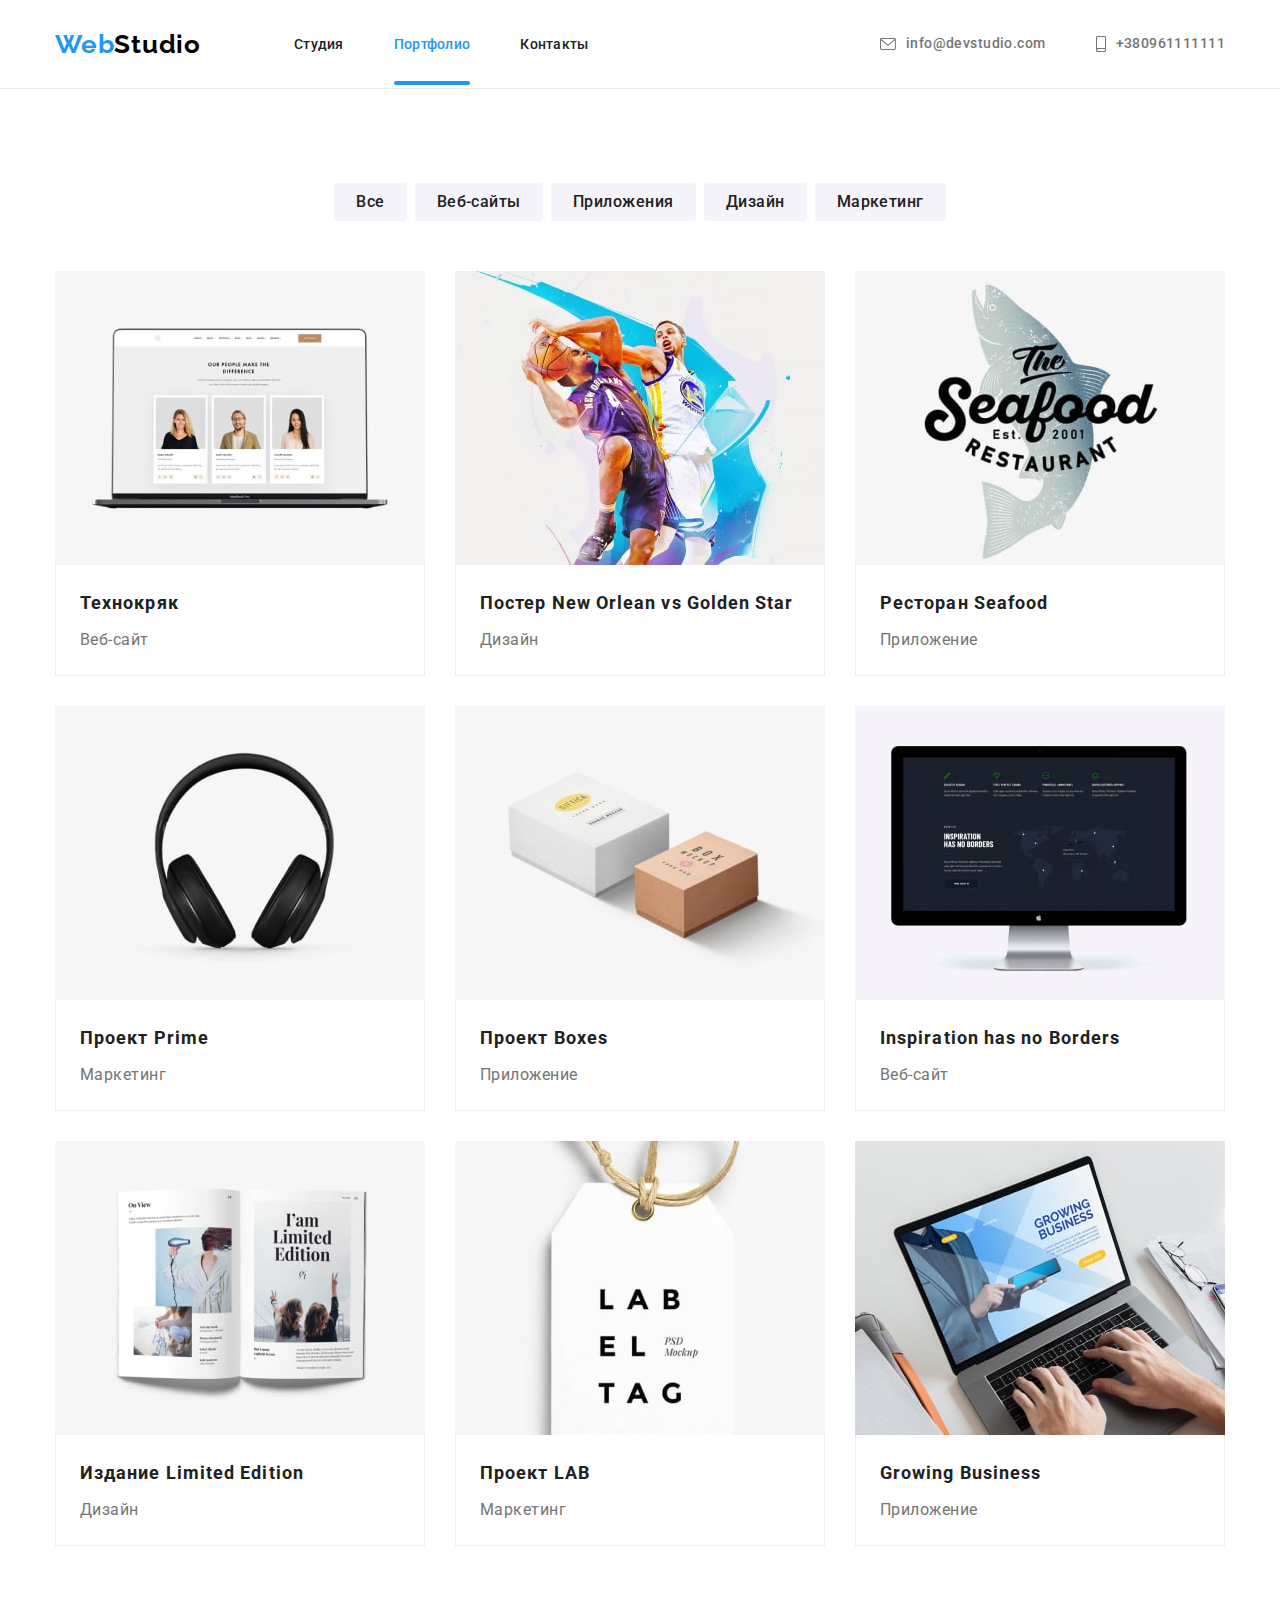
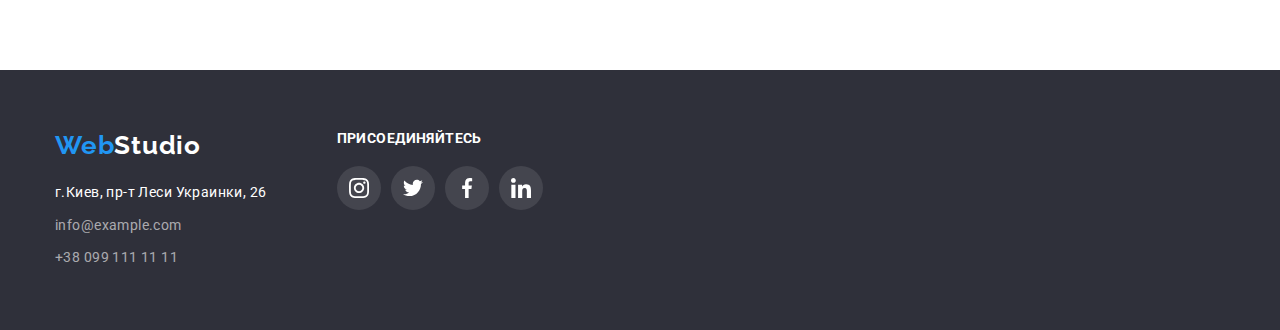
==== portfolio.html @ fc50021f "Тест" ====
<!DOCTYPE html>
<html lang="ru">
<head>
    <meta charset="UTF-8">
    <meta http-equiv="X-UA-Compatible" content="IE=edge">
    <meta name="viewport" content="width=device-width, initial-scale=1.0">
    <title>Портфолио</title>
    <link rel="preconnect" href="https://fonts.googleapis.com">
    <link rel="preconnect" href="https://fonts.gstatic.com" crossorigin>
    <link href="https://fonts.googleapis.com/css2?family=Raleway:wght@700&family=Roboto:wght@400;500;700;900&display=swap"
        rel="stylesheet">
    <link rel="stylesheet" href="https://cdnjs.cloudflare.com/ajax/libs/modern-normalize/1.1.0/modern-normalize.css"
        integrity="sha512-Y0MM+V6ymRKN2zStTqzQ227DWhhp4Mzdo6gnlRnuaNCbc+YN/ZH0sBCLTM4M0oSy9c9VKiCvd4Jk44aCLrNS5Q=="
        crossorigin="anonymous" referrerpolicy="no-referrer" />
    <link rel="stylesheet" href="./css/style.css">
</head>
<body>
    
    <!--Шапка-->
    
    <header>
        <div class="container header-container">
            <nav class="header-navigation">
                <a class="header-logo" href="./index.html">Web<span class="header-peace-logo">Studio</span></a>
    
                <ul class="header-list">
                    <li class="header-item"><a class="header-link" href="./index.html">Студия</a></li>
                    <li class="header-item"><a class="header-link current" href="./portfolio.html">Портфолио</a></li>
                    <li class="header-item"><a class="header-link" href="">Контакты</a></li>
                </ul>
            </nav>
    
            <ul class="header-mailtel">
                <li class="mail-item"><a class="header-mail" href="mailto:info@devstudio.com">
                        <svg class="mailtel-icon" width="16" height="12">
                            <use href="./images/symbol-defs.svg#icon-message"></use>
                        </svg>
                        info@devstudio.com</a>
                </li>
                <li><a class="header-tel" href="tel:+380961111111">
                        <svg class="mailtel-icon" width="10" height="16">
                            <use href="./images/symbol-defs.svg#icon-smartphone"></use>
                        </svg>
                        +380961111111</a></li>
            </ul>
        </div>
    </header>

    <!-- Главная секция -->
 <main>
     <section class="main">
         <div class="container">
            <ul class="main-buttons">
                <li class="main-btn"><button type="button" class="btn-item">Все</button></li>
                <li class="main-btn"><button type="button" class="btn-item">Веб-сайты</button></li>
                <li class="main-btn"><button type="button" class="btn-item">Приложения</button></li>
                <li class="main-btn"><button type="button" class="btn-item">Дизайн</button></li>
                <li class="main-btn"><button type="button" class="btn-item">Маркетинг</button></li>
            </ul>
            
            <ul class="main-list">
                <li class="main-link">
                    <a href="">
                        <div class="main-drop-block">
                            <img src="./images/port1.jpg" alt="Страница сайта" width="370">
                            <p class="main-drop-info">Технокряк это современная площадка распространения коронавируса. Компании используют эту платформу для цифрового
                            шпионажа и атак на защищённые сервера конкурентов.
                            </p>
                        </div>
                    <div class="main-border">
                        <h3 class="main-title">Технокряк</h3>
                        <p class="main-text">Веб-сайт</p>
                    </div> 
                    </a>
                </li>
                <li class="main-link">
                    <a href="">
                        <div class="main-drop-block">
                            <img src="./images/port2.jpg" alt="Фото игра в баскетбол" width="370">
                            <p class="main-drop-info">Технокряк это современная площадка распространения коронавируса. Компании используют эту
                                платформу для цифрового
                                шпионажа и атак на защищённые сервера конкурентов.
                            </p>
                        </div>
                        <div class="main-border">
                            <h3 class="main-title">Постер New Orlean vs Golden Star</h3>
                            <p class="main-text">Дизайн</p>
                        </div>
                    </a>
                </li>
                <li class="main-link">
                    <a href="">
                        <div class="main-drop-block">
                            <img src="./images/port3.jpg" alt="Логотип ресторана" width="370">
                            <p class="main-drop-info">Технокряк это современная площадка распространения коронавируса. Компании используют эту
                                платформу для цифрового
                                шпионажа и атак на защищённые сервера конкурентов.
                            </p>
                        </div>
                        <div class="main-border">
                            <h3 class="main-title">Ресторан Seafood</h3>
                            <p class="main-text">Приложение</p>
                        </div>
                    </a>
                </li>
                <li class="main-link">
                    <a href="">
                        <div class="main-drop-block">
                            <img src="./images/port4.jpg" alt="Наушники" width="370">
                            <p class="main-drop-info">Технокряк это современная площадка распространения коронавируса. Компании используют эту
                                платформу для цифрового
                                шпионажа и атак на защищённые сервера конкурентов.
                            </p>
                        </div>
                        
                        
                        <div class="main-border">
                            <h3 class="main-title">Проект Prime</h3>
                            <p class="main-text">Маркетинг</p>
                        </div>
                    </a>
                </li>
                <li class="main-link">
                    <a href="">
                        <div class="main-drop-block">
                            <img src="./images/port5.jpg" alt="Две коробки" width="370">
                            <p class="main-drop-info">Технокряк это современная площадка распространения коронавируса. Компании используют эту
                                платформу для цифрового
                                шпионажа и атак на защищённые сервера конкурентов.
                            </p>
                        </div>
                        
                        <div class="main-border">
                            <h3 class="main-title">Проект Boxes</h3>
                            <p class="main-text">Приложение</p>
                        </div>
                    </a>
                </li>
                <li class="main-link">
                    <a href="">
                        <div class="main-drop-block">
                            <img src="./images/port6.jpg" alt="Монитор" width="370">
                            <p class="main-drop-info">Технокряк это современная площадка распространения коронавируса. Компании используют эту
                                платформу для цифрового
                                шпионажа и атак на защищённые сервера конкурентов.
                            </p>
                        </div>
                        
                        <div class="main-border">
                            <h3 class="main-title">Inspiration has no Borders</h3>
                            <p class="main-text">Веб-сайт</p>
                        </div>
                    </a>
                </li>
                <li class="main-link">
                    <a href="">
                        <div class="main-drop-block">
                            <img src="./images/port7.jpg" alt="Открытая книга" width="370">
                            <p class="main-drop-info">Технокряк это современная площадка распространения коронавируса. Компании используют эту
                                платформу для цифрового
                                шпионажа и атак на защищённые сервера конкурентов.
                            </p>
                        </div>
                        
                        <div class="main-border">
                            <h3 class="main-title">Издание Limited Edition</h3>
                            <p class="main-text">Дизайн</p>
                        </div>
                    </a>
                </li>
                <li class="main-link">
                    <a href="">
                        <div class="main-drop-block">
                            <img src="./images/port8.jpg" alt="Лейба компании" width="370">
                            <p class="main-drop-info">Технокряк это современная площадка распространения коронавируса. Компании используют эту
                                платформу для цифрового
                                шпионажа и атак на защищённые сервера конкурентов.
                            </p>
                        </div>
                        
                        <div class="main-border">
                            <h3 class="main-title">Проект LAB</h3>
                            <p class="main-text">Маркетинг</p>
                        </div>
                    </a>
                </li>
                <li class="main-link">
                    <a href="">
                        <div class="main-drop-block">
                            <img src="./images/port9.jpg" alt="Ноутбук" width="370">
                            <p class="main-drop-info">Технокряк это современная площадка распространения коронавируса. Компании используют эту
                                платформу для цифрового
                                шпионажа и атак на защищённые сервера конкурентов.
                            </p>
                        </div>
                        
                        <div class="main-border">
                            <h3 class="main-title">Growing Business</h3>
                            <p class="main-text">Приложение</p>
                        </div>
                    </a>
                </li>
            </ul>
         </div>
        </section>
 </main>

    <!--Футер-->
    
    <footer class="footer">
        <div class="container footer-box">
            <div>
                <a class="footer-logo" href="./index.html">Web<span class="footer-peace-logo">Studio</span></a>
                <address>
                    <ul class="footer-item">
                        <li>
                            <a class="location" href="https://goo.gl/maps/q2RPtuhEytgSzPxk9" target="_blank">г.Киев, пр-т
                                Леси
                                Украинки, 26</a>
                        </li>
                        <li><a class="mail" href="mailto:info@example.com">info@example.com</a></li>
                        <li><a class="tel" href="tel:+380991111111">+38 099 111 11 11</a></li>
                    </ul>
                </address>
            </div>
            <div class="join">
                <p class="join-title">присоединяйтесь</p>
                <ul class="join-list">
                    <li class="join-item">
                        <a class="join-link" href=""><svg class="join-icon" width="20" height="20">
                                <use href="./images/symbol-defs.svg#icon-instagram"></use>
                            </svg></a>
                    </li>
                    <li class="join-item">
                        <a class="join-link" href=""><svg class="join-icon" width="20" height="20">
                                <use href="./images/symbol-defs.svg#icon-twitter"></use>
                            </svg></a>
                    </li>
                    <li class="join-item">
                        <a class="join-link" href=""><svg class="join-icon" width="20" height="20">
                                <use href="./images/symbol-defs.svg#icon-facebook"></use>
                            </svg></a>
                    </li>
                    <li class="join-item">
                        <a class="join-link" href=""><svg class="join-icon" width="20" height="20">
                                <use href="./images/symbol-defs.svg#icon-linkedin"></use>
                            </svg></a>
                    </li>
                </ul>
            </div>
        </div>
    </footer>

    
    </body>
    </html>
---- css/style.css ----
:root {
  --main-title-color: #ffffff;
  --second-title-color: #212121;
  --main-text-color: #757575;
  --second-text-color: rgba(255, 255, 255, 0.6);
  --accent: #2196f3;
  --background: #2f303a;
  --background-portfolio-btn: #f5f4fa;
}

body {
  font-family: "Roboto", Sans-serif;
  color: var(--main-text-color);
}

/* ------------------------------------*/

p,
h1,
h2,
h3,
h4,
h5,
h6 {
  margin: 0;
}

ul {
  margin: 0;
  padding: 0;
  list-style: none;
}

a {
  text-decoration: none;
}

button {
  cursor: pointer;
  font-family: inherit;
}

.container {
  width: 1200px;
  padding-left: 15px;
  padding-right: 15px;
  margin: 0 auto;
}

/* ---------Header--------------- */
.header-logo {
  font-family: Raleway, sans-serif;
  font-style: normal;
  font-weight: bold;
  font-size: 26px;
  line-height: 1.19;
  letter-spacing: 0.03em;
  color: var(--accent);
  margin-right: 93px;
}

.header-peace-logo {
  color: #000000;
}

.header-logo:focus {
  color: var(--accent);
}

.header-item:not(:last-child) {
  margin-right: 50px;
}

.header-link {
  font-weight: 500;
  font-size: 14px;
  line-height: 1.33;
  letter-spacing: 0.02em;
  color: var(--second-title-color);
  padding-top: 32px;
  padding-bottom: 32px;
  display: block;
  transition: color 250ms cubic-bezier(0.4, 0, 0.2, 1);
  position: relative;
}

.header-link:hover,
.header-link:focus {
  color: var(--accent);
}

.current {
  color: var(--accent);
}

.header-link.current::after {
  content: "";
  width: 100%;
  height: 4px;
  background-color: var(--accent);
  position: absolute;
  bottom: 0;
  left: 0;
  border-radius: 2px;
}

.header-navigation {
  display: flex;
  align-items: center;
}

.header-list {
  display: flex;
}

.header-container {
  display: flex;
}

header {
  border: 1px solid #ececec;
  border-top: none;
  border-left: none;
  border-right: none;
}

.header-mailtel {
  display: flex;
  align-items: center;
  margin-left: auto;
}

.mail-item {
  margin-right: 50px;
}

.header-mail,
.header-tel {
  font-weight: 500;
  font-size: 14px;
  line-height: 1.71;
  letter-spacing: 0.03em;
  color: var(--main-text-color);
  padding-top: 32px;
  padding-bottom: 32px;
  display: flex;
  align-items: center;
  transition: color 250ms cubic-bezier(0.4, 0, 0.2, 1);
}

.header-mail:hover,
.header-mail:focus {
  color: var(--accent);
}

.header-tel:hover,
.header-tel:focus {
  color: var(--accent);
}

.mailtel-icon {
  margin-right: 10px;
  fill: currentColor;
}

/* --------------Hero section ------------------*/

.hero-title {
  align-content: center;
  margin-bottom: 30px;
}

.hero {
  background-image: linear-gradient(
      to right,
      rgba(47, 48, 58, 0.4),
      rgba(47, 48, 58, 0.4)
    ),
    url(../images/background.jpg);
  background-repeat: no-repeat;
  background-position: center;
  background-size: cover;
  margin: 0 auto;
  max-width: 1600px;
  padding-top: 200px;
  padding-bottom: 200px;
}

.hero-title {
  font-weight: 900;
  font-size: 44px;
  line-height: 1.36;
  text-align: center;
  letter-spacing: 0.06em;
  text-transform: uppercase;
  color: var(--main-title-color);
}

.hero-button {
  font-family: inherit;
  font-weight: bold;
  font-size: 16px;
  line-height: 1, 87;
  display: flex;
  align-items: center;
  text-align: center;
  letter-spacing: 0.06em;
  color: var(--main-title-color);
  background-color: var(--accent);
  border: transparent;
  border-radius: 4px;
  cursor: pointer;
  min-height: 50px;
  min-width: 200;
  margin: 0 auto;
  display: block;
  padding: 10px 32px;
  box-shadow: 0px 4px 4px rgba(0, 0, 0, 0.15);
}

/* ---------------About---------------- */

.aboutus-title {
  font-weight: 700;
  font-size: 14px;
  line-height: 1.14;
  letter-spacing: 0.03em;
  text-transform: uppercase;
  color: var(--second-title-color);
  margin-bottom: 10px;
}
.aboutus-text {
  font-size: 14px;
  line-height: 1.71;
  letter-spacing: 0.03em;
  color: var(--main-text-color);
  width: 270px;
}

.aboutus-list {
  display: flex;
}

.hiden {
  position: absolute;
  width: 1px;
  height: 1px;
  margin: -1px;
  border: 0;
  padding: 0;
  white-space: nowrap;
  clip-path: inset(100%);
  clip: rect(0 0 0 0);
  overflow: hidden;
}

.section {
  padding-top: 94px;
}

.aboutus-item:not(:last-child) {
  margin-right: 30px;
}

.aboutus-icon-box {
  display: flex;
  align-items: center;
  justify-content: center;
  width: 270px;
  height: 120px;
  margin-bottom: 30px;
  background-color: var(--background-portfolio-btn);
}

/* -----------ourwork----------- */

.ourwork-title {
  font-weight: bold;
  font-size: 36px;
  line-height: 1.16;
  text-align: center;
  letter-spacing: 0.03em;
  color: var(--second-title-color);
  margin-bottom: 50px;
}

.ourwork-list {
  display: flex;
  justify-content: space-between;
}

.ourwork {
  padding-bottom: 94px;
}

.ourwork-link {
  position: relative;
}

.ourwork-subtitle {
  position: absolute;
  bottom: 0;
  left: 0;
  font-weight: bold;
  font-size: 14px;
  line-height: 1.14;
  text-align: center;
  letter-spacing: 0.03em;
  text-transform: uppercase;
  color: #ffffff;
  background-color: rgba(47, 48, 58, 0.8);
  width: 370px;
  height: 70px;
  display: flex;
  align-items: center;
  justify-content: center;
}

/* -----------Team----------- */
.team {
  font-weight: 700;
  font-size: 36px;
  line-height: 42px;
  text-align: center;
  letter-spacing: 0.03em;
  color: var(--second-title-color);
  margin-bottom: 50px;
}

.team-title {
  font-weight: 500;
  font-size: 16px;
  line-height: 1.18;
  text-align: center;
  letter-spacing: 0.03em;
  color: var(--second-title-color);
  margin-bottom: 10px;
}

.team-text {
  font-size: 16px;
  line-height: 1.18;
  text-align: center;
  letter-spacing: 0.03em;
  color: var(--main-text-color);
  margin-bottom: 16px;
}

.ourteam-titletext {
  padding-top: 30px;
  padding-bottom: 30px;
}

.ourteam-item {
  display: flex;
  justify-content: space-between;
}

.ourteam {
  background-color: var(--background-portfolio-btn);
  padding-bottom: 94px;
}

.outteam-icon-list {
  display: flex;
  justify-content: center;
}

.ourteam-icon-item {
  width: 44px;
  height: 44px;
}

.ourteam-icon-item:not(:last-child) {
  margin-right: 10px;
}

.ourteam-icon-link {
  width: 100%;
  height: 100%;
  display: block;
  border-radius: 50%;
  display: flex;
  align-items: center;
  justify-content: center;
  color: #afb1b8;
  transition-property: color, background-color;
  transition-duration: 250ms;
  transition-timing-function: cubic-bezier(0.4, 0, 0.2, 1);
}

.ourteam-icon-link:hover,
.ourteam-icon-link:focus {
  background-color: var(--accent);
  color: #ffffff;
}

.ourteam-icon {
  fill: currentColor;
}

.ourteam-list {
  background-color: #ffffff;
  box-shadow: 0px 1px 3px rgba(0, 0, 0, 0.12), 0px 1px 1px rgba(0, 0, 0, 0.14),
    0px 2px 1px rgba(0, 0, 0, 0.2);
  border-radius: 0px 0px 4px 4px;
}

/*------------ Постоянные клиенты -----------*/

.clients {
  padding-top: 94px;
  padding-bottom: 94px;
}

.clients-title {
  font-weight: 700;
  font-size: 36px;
  line-height: 42px;
  text-align: center;
  letter-spacing: 0.03em;
  color: var(--second-title-color);
  margin-bottom: 50px;
}

.clients-list {
  display: flex;
}

.clients-item {
  display: flex;
  width: 170px;
  height: 92px;
  align-items: center;
  justify-content: center;
}

.clients-link {
  width: 170px;
  height: 92px;
  display: flex;
  align-items: center;
  justify-content: center;
  color: #afb1b8;
  box-sizing: border-box;
  border: 1px solid #afb1b8;
  border-radius: 4px;
  transition-property: color, background-color, border-color;
  transition-duration: 250ms;
  transition-timing-function: cubic-bezier(0.4, 0, 0.2, 1);
}

.clients-link:hover,
.clients-link:focus {
  color: var(--accent);
  border-color: var(--accent);
}

.clients-icon {
  fill: currentColor;
}

.clients-item:not(:last-child) {
  margin-right: 30px;
}

/* -----------Footer---------- */

.footer {
  background-color: var(--background);
  padding-top: 60px;
  padding-bottom: 60px;
}

.footer-logo {
  font-family: Raleway;
  font-style: normal;
  font-weight: bold;
  font-size: 26px;
  line-height: 1.19;
  letter-spacing: 0.03em;
  color: var(--accent);
  margin-bottom: 20px;
  display: block;
}

.footer-peace-logo {
  font-family: Raleway;
  font-style: normal;
  font-weight: bold;
  font-size: 26px;
  line-height: 1.19;
  letter-spacing: 0.03em;
  color: var(--main-title-color);
}

/* ---------Addres---------- */

.location {
  font-style: normal;
  font-size: 14px;
  line-height: 1.71;
  letter-spacing: 0.03em;
  color: var(--main-title-color);
  margin-bottom: 9px;
  display: block;
  transition-property: color, background-color;
  transition-duration: 250ms;
  transition-timing-function: cubic-bezier(0.4, 0, 0.2, 1);
}

.mail {
  font-style: normal;
  font-size: 14px;
  line-height: 1.71;
  letter-spacing: 0.03em;
  color: var(--second-text-color);
  margin-bottom: 9px;
  display: block;
  transition-property: color, background-color;
  transition-duration: 250ms;
  transition-timing-function: cubic-bezier(0.4, 0, 0.2, 1);
}

.tel {
  font-style: normal;
  font-size: 14px;
  line-height: 1.71;
  letter-spacing: 0.03em;
  color: var(--second-text-color);
  transition-property: color, background-color;
  transition-duration: 250ms;
  transition-timing-function: cubic-bezier(0.4, 0, 0.2, 1);
}

.tel:hover,
.tel:focus {
  color: var(--accent);
}

.mail:hover,
.mail:focus {
  color: var(--accent);
}

.location:hover,
.location:focus {
  color: var(--accent);
}

.join-title {
  font-family: Roboto;
  font-style: normal;
  font-weight: bold;
  font-size: 14px;
  line-height: 16px;
  letter-spacing: 0.03em;
  text-transform: uppercase;
  color: var(--main-title-color);
  margin-bottom: 20px;
}

.join {
  margin-left: 70px;
}

.join-list {
  display: flex;
  justify-content: center;
}

.join-link {
  width: 44px;
  height: 44px;
  background-color: rgba(255, 255, 255, 0.1);
  border-radius: 50%;
  display: flex;
  align-items: center;
  justify-content: center;
  transition-property: background-color;
  transition-duration: 250ms;
  transition-timing-function: cubic-bezier(0.4, 0, 0.2, 1);
}

.join-item:not(:last-child) {
  margin-right: 10px;
}

.footer-box {
  display: flex;
  justify-content: baseline;
}

.join-link {
  color: var(--main-title-color);
}

.join-link:hover,
.join-link:focus {
  background-color: var(--accent);
}

.join-icon {
  fill: currentColor;
}

/* --------- Portfolio----------- */
/* -----------Button------------- */
.btn-item:hover,
.btn-item:focus {
  color: var(--main-title-color);
  background-color: var(--accent);
  box-shadow: 0px 3px 1px rgba(0, 0, 0, 0.1), 0px 1px 2px rgba(0, 0, 0, 0.08),
    0px 2px 2px rgba(0, 0, 0, 0.12);
}

.btn-item {
  font-family: inherit;
  font-weight: 500;
  font-size: 16px;
  line-height: 1.62;
  text-align: center;
  letter-spacing: 0.03em;
  color: var(--second-title-color);
  background-color: var(--background-portfolio-btn);
  border: transparent;
  border-radius: 4px;
  cursor: pointer;
  min-height: 38px;
  padding: 6px 22px;
  transition-property: color, background-color, box-shadow;
  transition-duration: 250ms;
  transition-timing-function: cubic-bezier(0.4, 0, 0.2, 1);
}

.main-btn:not(:last-child) {
  margin-right: 8px;
}

/* ----------main------------------ */

.main {
  padding-top: 94px;
  padding-bottom: 94px;
}

.main-title {
  font-weight: 700;
  font-size: 18px;
  line-height: 2;
  letter-spacing: 0.06em;
  color: var(--second-title-color);
  margin-bottom: 4px;
}

.main-text {
  font-size: 16px;
  line-height: 1.87;
  letter-spacing: 0.03em;
  color: var(--main-text-color);
}

.main-buttons {
  margin-bottom: 50px;
  display: flex;
  justify-content: center;
}

.main-list {
  display: flex;
  flex-wrap: wrap;
}

.main-link {
  margin-right: 30px;
  margin-bottom: 30px;
  transition-property: box-shadow;
  transition-duration: 250ms;
  transition-timing-function: cubic-bezier(0.4, 0, 0.2, 1);
}

.main-link:hover .main-drop-info {
  transform: translateY(0);
}

.main-drop-block {
  position: relative;
  overflow: hidden;
}

.main-drop-info {
  position: absolute;
  top: 0;
  left: 0;
  background-color: rgba(33, 150, 243, 0.9);
  width: 100%;
  height: 100%;
  padding: 63px 24px;
  font-family: Roboto;
  font-size: 18px;
  line-height: 1.56;
  letter-spacing: 0.03em;
  color: var(--main-title-color);
  transform: translateY(100%);
  transition-property: transform;
  transition-duration: 250ms;
  transition-timing-function: cubic-bezier(0.4, 0, 0.2, 1);
}

.main-link:nth-child(3n) {
  margin-right: 0px;
}

.main-border {
  border: 1px solid #eeeeee;
  box-sizing: border-box;
  border-top: none;
  padding: 20px 24px;
}

img {
  display: block;
  max-width: 100%;
  height: auto;
}

.main-link:hover {
  box-shadow: 0px 1px 3px rgba(0, 0, 0, 0.12), 0px 1px 1px rgba(0, 0, 0, 0.14),
    0px 2px 1px rgba(0, 0, 0, 0.2);
}

.backdrop {
  width: 100vw;
  height: 100vh;
  background-color: rgba(0, 0, 0, 0.2);
  position: fixed;
  top: 0;
  transition: opacity 1000ms, visibility 1000ms;
}

.backdrop.is-hidden .backdrop-modal {
  transform: translateX(2000px);
  transition: transform 1000ms;
}

.backdrop-modal {
  width: 528px;
  min-height: 581px;
  background-color: var(--main-title-color);
  box-shadow: 0px 1px 3px rgba(0, 0, 0, 0.12), 0px 1px 1px rgba(0, 0, 0, 0.14),
    0px 2px 1px rgba(0, 0, 0, 0.2);
  border-radius: 4px;
  position: absolute;
  top: 50%;
  left: 50%;
  transform: translate(-50%, -50%);
  transition: transform 1000ms;
}

.backdrop-close {
  width: 30px;
  height: 30px;
  border: 1px solid rgba(0, 0, 0, 0.1);
  border-radius: 50%;
  position: absolute;
  top: 8px;
  right: 8px;
  background-color: #ffffff;
}

.is-hidden {
  visibility: hidden;
  opacity: 0;
  pointer-events: none;
}
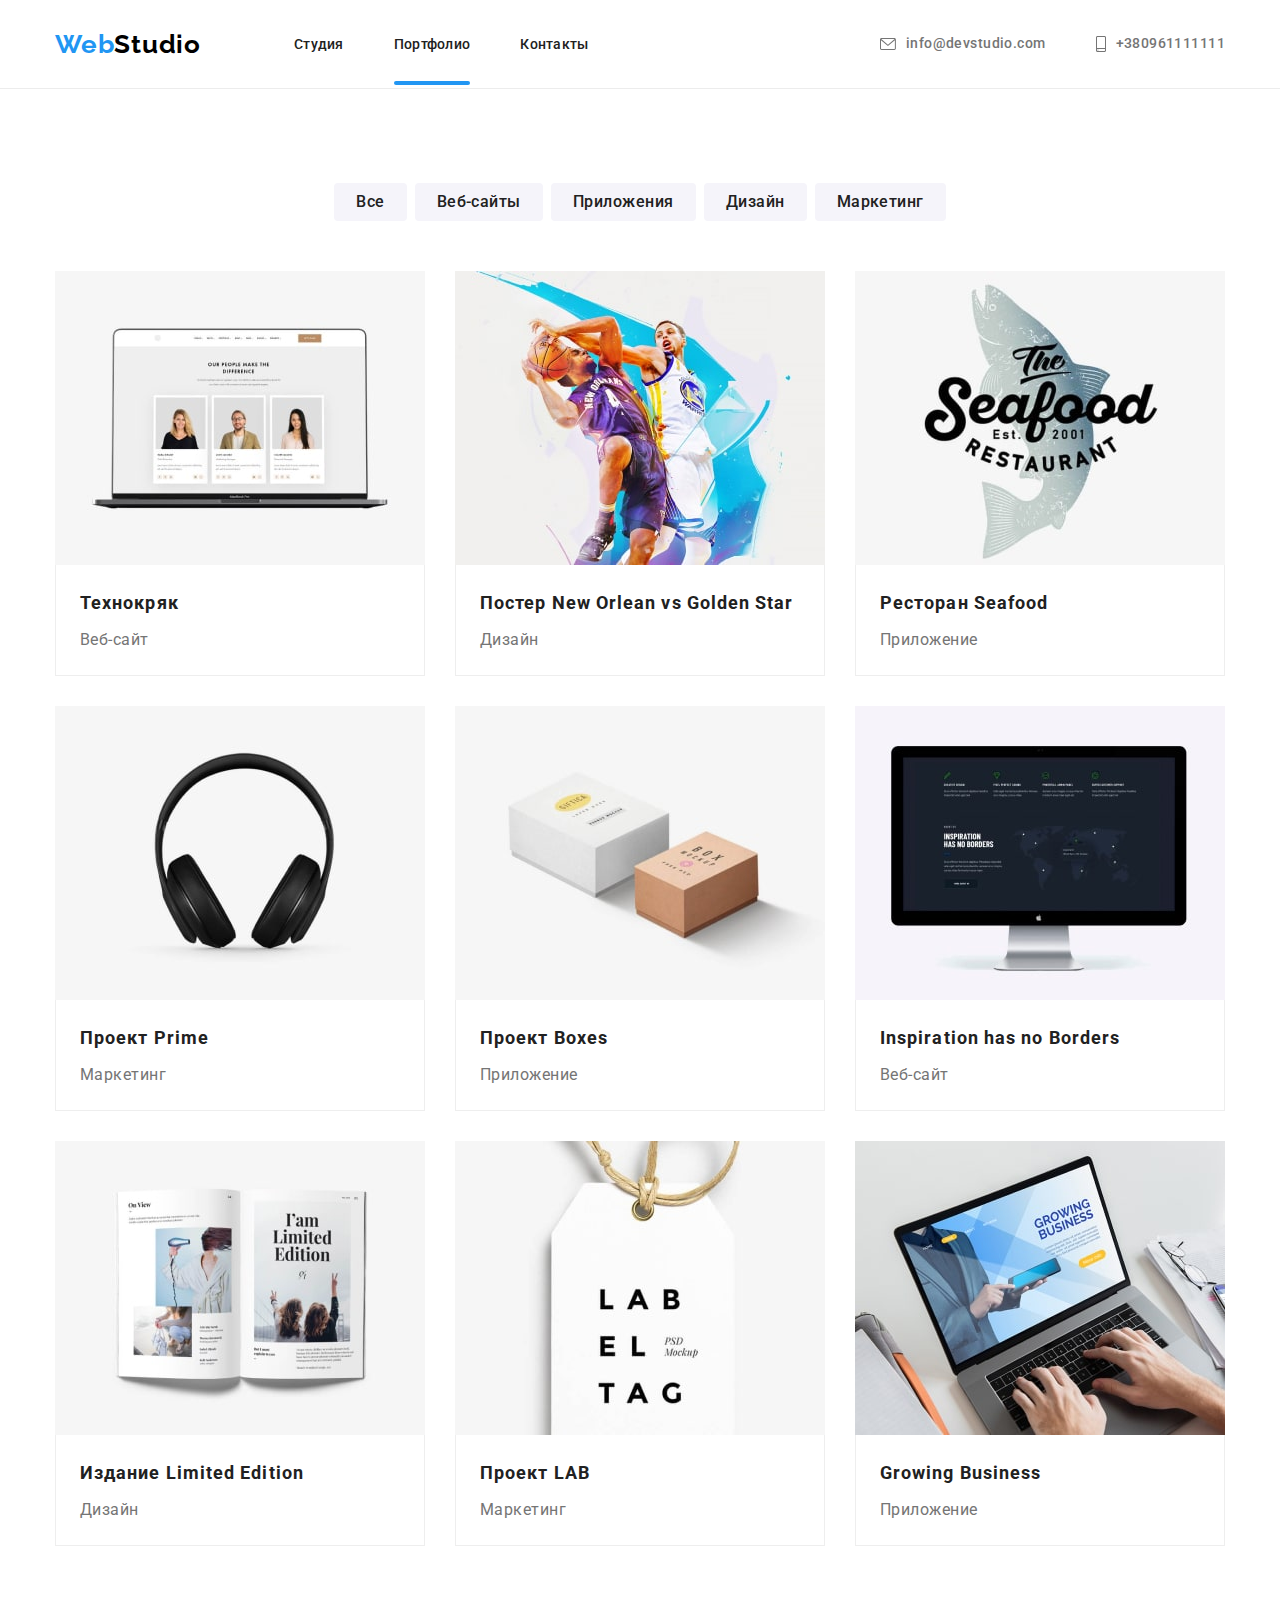
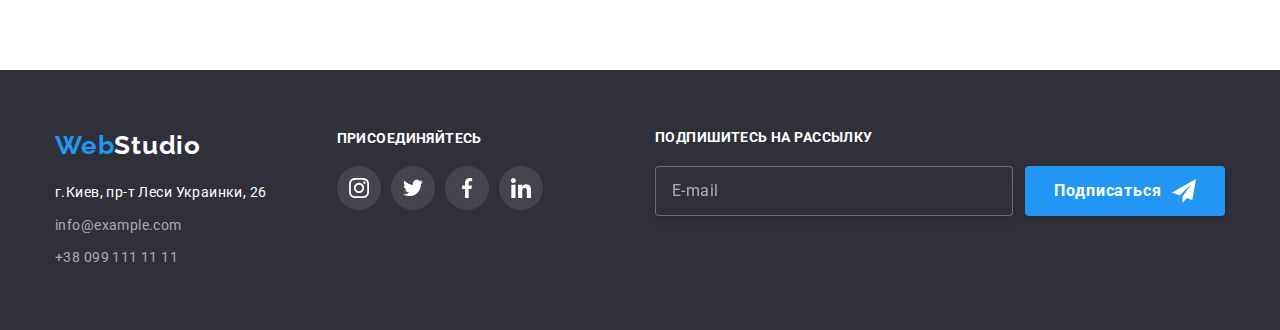
==== commit 944c0740: "SASS готово" ====
--- a/portfolio.html
+++ b/portfolio.html
@@ -1,256 +1,352 @@
 <!DOCTYPE html>
 <html lang="ru">
-<head>
-    <meta charset="UTF-8">
-    <meta http-equiv="X-UA-Compatible" content="IE=edge">
-    <meta name="viewport" content="width=device-width, initial-scale=1.0">
+  <head>
+    <meta charset="UTF-8" />
+    <meta http-equiv="X-UA-Compatible" content="IE=edge" />
+    <meta name="viewport" content="width=device-width, initial-scale=1.0" />
     <title>Портфолио</title>
-    <link rel="preconnect" href="https://fonts.googleapis.com">
-    <link rel="preconnect" href="https://fonts.gstatic.com" crossorigin>
-    <link href="https://fonts.googleapis.com/css2?family=Raleway:wght@700&family=Roboto:wght@400;500;700;900&display=swap"
-        rel="stylesheet">
-    <link rel="stylesheet" href="https://cdnjs.cloudflare.com/ajax/libs/modern-normalize/1.1.0/modern-normalize.css"
-        integrity="sha512-Y0MM+V6ymRKN2zStTqzQ227DWhhp4Mzdo6gnlRnuaNCbc+YN/ZH0sBCLTM4M0oSy9c9VKiCvd4Jk44aCLrNS5Q=="
-        crossorigin="anonymous" referrerpolicy="no-referrer" />
-    <link rel="stylesheet" href="./css/style.css">
-</head>
-<body>
-    
+    <link rel="preconnect" href="https://fonts.googleapis.com" />
+    <link rel="preconnect" href="https://fonts.gstatic.com" crossorigin />
+    <link
+      href="https://fonts.googleapis.com/css2?family=Raleway:wght@700&family=Roboto:wght@400;500;700;900&display=swap"
+      rel="stylesheet"
+    />
+    <link
+      rel="stylesheet"
+      href="https://cdnjs.cloudflare.com/ajax/libs/modern-normalize/1.1.0/modern-normalize.css"
+      integrity="sha512-Y0MM+V6ymRKN2zStTqzQ227DWhhp4Mzdo6gnlRnuaNCbc+YN/ZH0sBCLTM4M0oSy9c9VKiCvd4Jk44aCLrNS5Q=="
+      crossorigin="anonymous"
+      referrerpolicy="no-referrer"
+    />
+    <link rel="stylesheet" href="./css/style.css" />
+    <link rel="stylesheet" href="./css/main.min.css" />
+  </head>
+  <body>
     <!--Шапка-->
-    
+
     <header>
-        <div class="container header-container">
-            <nav class="header-navigation">
-                <a class="header-logo" href="./index.html">Web<span class="header-peace-logo">Studio</span></a>
-    
-                <ul class="header-list">
-                    <li class="header-item"><a class="header-link" href="./index.html">Студия</a></li>
-                    <li class="header-item"><a class="header-link current" href="./portfolio.html">Портфолио</a></li>
-                    <li class="header-item"><a class="header-link" href="">Контакты</a></li>
-                </ul>
-            </nav>
-    
-            <ul class="header-mailtel">
-                <li class="mail-item"><a class="header-mail" href="mailto:info@devstudio.com">
-                        <svg class="mailtel-icon" width="16" height="12">
-                            <use href="./images/symbol-defs.svg#icon-message"></use>
-                        </svg>
-                        info@devstudio.com</a>
-                </li>
-                <li><a class="header-tel" href="tel:+380961111111">
-                        <svg class="mailtel-icon" width="10" height="16">
-                            <use href="./images/symbol-defs.svg#icon-smartphone"></use>
-                        </svg>
-                        +380961111111</a></li>
+      <div class="container header-container">
+        <nav class="header-navigation">
+          <a class="header-logo" href="./index.html"
+            >Web<span class="header-peace-logo">Studio</span></a
+          >
+
+          <ul class="header-list">
+            <li class="header-item">
+              <a class="header-link" href="./index.html">Студия</a>
+            </li>
+            <li class="header-item">
+              <a class="header-link current" href="./portfolio.html"
+                >Портфолио</a
+              >
+            </li>
+            <li class="header-item">
+              <a class="header-link" href="">Контакты</a>
+            </li>
+          </ul>
+        </nav>
+
+        <ul class="header-mailtel">
+          <li class="mail-item">
+            <a class="header-mail" href="mailto:info@devstudio.com">
+              <svg class="mailtel-icon" width="16" height="12">
+                <use href="./images/symbol-defs.svg#icon-message"></use>
+              </svg>
+              info@devstudio.com</a
+            >
+          </li>
+          <li>
+            <a class="header-tel" href="tel:+380961111111">
+              <svg class="mailtel-icon" width="10" height="16">
+                <use href="./images/symbol-defs.svg#icon-smartphone"></use>
+              </svg>
+              +380961111111</a
+            >
+          </li>
+        </ul>
+      </div>
+    </header>
+
+    <!-- Главная секция -->
+    <main>
+      <section class="main">
+        <div class="container">
+          <ul class="main-buttons">
+            <li class="main-btn">
+              <button type="button" class="btn-item">Все</button>
+            </li>
+            <li class="main-btn">
+              <button type="button" class="btn-item">Веб-сайты</button>
+            </li>
+            <li class="main-btn">
+              <button type="button" class="btn-item">Приложения</button>
+            </li>
+            <li class="main-btn">
+              <button type="button" class="btn-item">Дизайн</button>
+            </li>
+            <li class="main-btn">
+              <button type="button" class="btn-item">Маркетинг</button>
+            </li>
+          </ul>
+
+          <ul class="main-list">
+            <li class="main-link">
+              <a href="">
+                <div class="main-drop-block">
+                  <img
+                    src="./images/port1.jpg"
+                    alt="Страница сайта"
+                    width="370"
+                  />
+                  <p class="main-drop-info">
+                    Технокряк это современная площадка распространения
+                    коронавируса. Компании используют эту платформу для
+                    цифрового шпионажа и атак на защищённые сервера конкурентов.
+                  </p>
+                </div>
+                <div class="main-border">
+                  <h3 class="main-title">Технокряк</h3>
+                  <p class="main-text">Веб-сайт</p>
+                </div>
+              </a>
+            </li>
+            <li class="main-link">
+              <a href="">
+                <div class="main-drop-block">
+                  <img
+                    src="./images/port2.jpg"
+                    alt="Фото игра в баскетбол"
+                    width="370"
+                  />
+                  <p class="main-drop-info">
+                    Технокряк это современная площадка распространения
+                    коронавируса. Компании используют эту платформу для
+                    цифрового шпионажа и атак на защищённые сервера конкурентов.
+                  </p>
+                </div>
+                <div class="main-border">
+                  <h3 class="main-title">Постер New Orlean vs Golden Star</h3>
+                  <p class="main-text">Дизайн</p>
+                </div>
+              </a>
+            </li>
+            <li class="main-link">
+              <a href="">
+                <div class="main-drop-block">
+                  <img
+                    src="./images/port3.jpg"
+                    alt="Логотип ресторана"
+                    width="370"
+                  />
+                  <p class="main-drop-info">
+                    Технокряк это современная площадка распространения
+                    коронавируса. Компании используют эту платформу для
+                    цифрового шпионажа и атак на защищённые сервера конкурентов.
+                  </p>
+                </div>
+                <div class="main-border">
+                  <h3 class="main-title">Ресторан Seafood</h3>
+                  <p class="main-text">Приложение</p>
+                </div>
+              </a>
+            </li>
+            <li class="main-link">
+              <a href="">
+                <div class="main-drop-block">
+                  <img src="./images/port4.jpg" alt="Наушники" width="370" />
+                  <p class="main-drop-info">
+                    Технокряк это современная площадка распространения
+                    коронавируса. Компании используют эту платформу для
+                    цифрового шпионажа и атак на защищённые сервера конкурентов.
+                  </p>
+                </div>
+
+                <div class="main-border">
+                  <h3 class="main-title">Проект Prime</h3>
+                  <p class="main-text">Маркетинг</p>
+                </div>
+              </a>
+            </li>
+            <li class="main-link">
+              <a href="">
+                <div class="main-drop-block">
+                  <img src="./images/port5.jpg" alt="Две коробки" width="370" />
+                  <p class="main-drop-info">
+                    Технокряк это современная площадка распространения
+                    коронавируса. Компании используют эту платформу для
+                    цифрового шпионажа и атак на защищённые сервера конкурентов.
+                  </p>
+                </div>
+
+                <div class="main-border">
+                  <h3 class="main-title">Проект Boxes</h3>
+                  <p class="main-text">Приложение</p>
+                </div>
+              </a>
+            </li>
+            <li class="main-link">
+              <a href="">
+                <div class="main-drop-block">
+                  <img src="./images/port6.jpg" alt="Монитор" width="370" />
+                  <p class="main-drop-info">
+                    Технокряк это современная площадка распространения
+                    коронавируса. Компании используют эту платформу для
+                    цифрового шпионажа и атак на защищённые сервера конкурентов.
+                  </p>
+                </div>
+
+                <div class="main-border">
+                  <h3 class="main-title">Inspiration has no Borders</h3>
+                  <p class="main-text">Веб-сайт</p>
+                </div>
+              </a>
+            </li>
+            <li class="main-link">
+              <a href="">
+                <div class="main-drop-block">
+                  <img
+                    src="./images/port7.jpg"
+                    alt="Открытая книга"
+                    width="370"
+                  />
+                  <p class="main-drop-info">
+                    Технокряк это современная площадка распространения
+                    коронавируса. Компании используют эту платформу для
+                    цифрового шпионажа и атак на защищённые сервера конкурентов.
+                  </p>
+                </div>
+
+                <div class="main-border">
+                  <h3 class="main-title">Издание Limited Edition</h3>
+                  <p class="main-text">Дизайн</p>
+                </div>
+              </a>
+            </li>
+            <li class="main-link">
+              <a href="">
+                <div class="main-drop-block">
+                  <img
+                    src="./images/port8.jpg"
+                    alt="Лейба компании"
+                    width="370"
+                  />
+                  <p class="main-drop-info">
+                    Технокряк это современная площадка распространения
+                    коронавируса. Компании используют эту платформу для
+                    цифрового шпионажа и атак на защищённые сервера конкурентов.
+                  </p>
+                </div>
+
+                <div class="main-border">
+                  <h3 class="main-title">Проект LAB</h3>
+                  <p class="main-text">Маркетинг</p>
+                </div>
+              </a>
+            </li>
+            <li class="main-link">
+              <a href="">
+                <div class="main-drop-block">
+                  <img src="./images/port9.jpg" alt="Ноутбук" width="370" />
+                  <p class="main-drop-info">
+                    Технокряк это современная площадка распространения
+                    коронавируса. Компании используют эту платформу для
+                    цифрового шпионажа и атак на защищённые сервера конкурентов.
+                  </p>
+                </div>
+
+                <div class="main-border">
+                  <h3 class="main-title">Growing Business</h3>
+                  <p class="main-text">Приложение</p>
+                </div>
+              </a>
+            </li>
+          </ul>
+        </div>
+      </section>
+    </main>
+
+    <!--Футер-->
+
+    <footer class="footer">
+      <div class="container footer-box">
+        <div>
+          <a class="footer-logo" href="./index.html"
+            >Web<span class="footer-peace-logo">Studio</span></a
+          >
+          <address>
+            <ul class="footer-item">
+              <li>
+                <a
+                  class="location"
+                  href="https://goo.gl/maps/q2RPtuhEytgSzPxk9"
+                  target="_blank"
+                  >г.Киев, пр-т Леси Украинки, 26</a
+                >
+              </li>
+              <li>
+                <a class="mail" href="mailto:info@example.com"
+                  >info@example.com</a
+                >
+              </li>
+              <li>
+                <a class="tel" href="tel:+380991111111">+38 099 111 11 11</a>
+              </li>
             </ul>
+          </address>
         </div>
-    </header>
-
-    <!-- Главная секция -->
- <main>
-     <section class="main">
-         <div class="container">
-            <ul class="main-buttons">
-                <li class="main-btn"><button type="button" class="btn-item">Все</button></li>
-                <li class="main-btn"><button type="button" class="btn-item">Веб-сайты</button></li>
-                <li class="main-btn"><button type="button" class="btn-item">Приложения</button></li>
-                <li class="main-btn"><button type="button" class="btn-item">Дизайн</button></li>
-                <li class="main-btn"><button type="button" class="btn-item">Маркетинг</button></li>
-            </ul>
-            
-            <ul class="main-list">
-                <li class="main-link">
-                    <a href="">
-                        <div class="main-drop-block">
-                            <img src="./images/port1.jpg" alt="Страница сайта" width="370">
-                            <p class="main-drop-info">Технокряк это современная площадка распространения коронавируса. Компании используют эту платформу для цифрового
-                            шпионажа и атак на защищённые сервера конкурентов.
-                            </p>
-                        </div>
-                    <div class="main-border">
-                        <h3 class="main-title">Технокряк</h3>
-                        <p class="main-text">Веб-сайт</p>
-                    </div> 
-                    </a>
-                </li>
-                <li class="main-link">
-                    <a href="">
-                        <div class="main-drop-block">
-                            <img src="./images/port2.jpg" alt="Фото игра в баскетбол" width="370">
-                            <p class="main-drop-info">Технокряк это современная площадка распространения коронавируса. Компании используют эту
-                                платформу для цифрового
-                                шпионажа и атак на защищённые сервера конкурентов.
-                            </p>
-                        </div>
-                        <div class="main-border">
-                            <h3 class="main-title">Постер New Orlean vs Golden Star</h3>
-                            <p class="main-text">Дизайн</p>
-                        </div>
-                    </a>
-                </li>
-                <li class="main-link">
-                    <a href="">
-                        <div class="main-drop-block">
-                            <img src="./images/port3.jpg" alt="Логотип ресторана" width="370">
-                            <p class="main-drop-info">Технокряк это современная площадка распространения коронавируса. Компании используют эту
-                                платформу для цифрового
-                                шпионажа и атак на защищённые сервера конкурентов.
-                            </p>
-                        </div>
-                        <div class="main-border">
-                            <h3 class="main-title">Ресторан Seafood</h3>
-                            <p class="main-text">Приложение</p>
-                        </div>
-                    </a>
-                </li>
-                <li class="main-link">
-                    <a href="">
-                        <div class="main-drop-block">
-                            <img src="./images/port4.jpg" alt="Наушники" width="370">
-                            <p class="main-drop-info">Технокряк это современная площадка распространения коронавируса. Компании используют эту
-                                платформу для цифрового
-                                шпионажа и атак на защищённые сервера конкурентов.
-                            </p>
-                        </div>
-                        
-                        
-                        <div class="main-border">
-                            <h3 class="main-title">Проект Prime</h3>
-                            <p class="main-text">Маркетинг</p>
-                        </div>
-                    </a>
-                </li>
-                <li class="main-link">
-                    <a href="">
-                        <div class="main-drop-block">
-                            <img src="./images/port5.jpg" alt="Две коробки" width="370">
-                            <p class="main-drop-info">Технокряк это современная площадка распространения коронавируса. Компании используют эту
-                                платформу для цифрового
-                                шпионажа и атак на защищённые сервера конкурентов.
-                            </p>
-                        </div>
-                        
-                        <div class="main-border">
-                            <h3 class="main-title">Проект Boxes</h3>
-                            <p class="main-text">Приложение</p>
-                        </div>
-                    </a>
-                </li>
-                <li class="main-link">
-                    <a href="">
-                        <div class="main-drop-block">
-                            <img src="./images/port6.jpg" alt="Монитор" width="370">
-                            <p class="main-drop-info">Технокряк это современная площадка распространения коронавируса. Компании используют эту
-                                платформу для цифрового
-                                шпионажа и атак на защищённые сервера конкурентов.
-                            </p>
-                        </div>
-                        
-                        <div class="main-border">
-                            <h3 class="main-title">Inspiration has no Borders</h3>
-                            <p class="main-text">Веб-сайт</p>
-                        </div>
-                    </a>
-                </li>
-                <li class="main-link">
-                    <a href="">
-                        <div class="main-drop-block">
-                            <img src="./images/port7.jpg" alt="Открытая книга" width="370">
-                            <p class="main-drop-info">Технокряк это современная площадка распространения коронавируса. Компании используют эту
-                                платформу для цифрового
-                                шпионажа и атак на защищённые сервера конкурентов.
-                            </p>
-                        </div>
-                        
-                        <div class="main-border">
-                            <h3 class="main-title">Издание Limited Edition</h3>
-                            <p class="main-text">Дизайн</p>
-                        </div>
-                    </a>
-                </li>
-                <li class="main-link">
-                    <a href="">
-                        <div class="main-drop-block">
-                            <img src="./images/port8.jpg" alt="Лейба компании" width="370">
-                            <p class="main-drop-info">Технокряк это современная площадка распространения коронавируса. Компании используют эту
-                                платформу для цифрового
-                                шпионажа и атак на защищённые сервера конкурентов.
-                            </p>
-                        </div>
-                        
-                        <div class="main-border">
-                            <h3 class="main-title">Проект LAB</h3>
-                            <p class="main-text">Маркетинг</p>
-                        </div>
-                    </a>
-                </li>
-                <li class="main-link">
-                    <a href="">
-                        <div class="main-drop-block">
-                            <img src="./images/port9.jpg" alt="Ноутбук" width="370">
-                            <p class="main-drop-info">Технокряк это современная площадка распространения коронавируса. Компании используют эту
-                                платформу для цифрового
-                                шпионажа и атак на защищённые сервера конкурентов.
-                            </p>
-                        </div>
-                        
-                        <div class="main-border">
-                            <h3 class="main-title">Growing Business</h3>
-                            <p class="main-text">Приложение</p>
-                        </div>
-                    </a>
-                </li>
-            </ul>
-         </div>
-        </section>
- </main>
-
-    <!--Футер-->
-    
-    <footer class="footer">
-        <div class="container footer-box">
-            <div>
-                <a class="footer-logo" href="./index.html">Web<span class="footer-peace-logo">Studio</span></a>
-                <address>
-                    <ul class="footer-item">
-                        <li>
-                            <a class="location" href="https://goo.gl/maps/q2RPtuhEytgSzPxk9" target="_blank">г.Киев, пр-т
-                                Леси
-                                Украинки, 26</a>
-                        </li>
-                        <li><a class="mail" href="mailto:info@example.com">info@example.com</a></li>
-                        <li><a class="tel" href="tel:+380991111111">+38 099 111 11 11</a></li>
-                    </ul>
-                </address>
-            </div>
-            <div class="join">
-                <p class="join-title">присоединяйтесь</p>
-                <ul class="join-list">
-                    <li class="join-item">
-                        <a class="join-link" href=""><svg class="join-icon" width="20" height="20">
-                                <use href="./images/symbol-defs.svg#icon-instagram"></use>
-                            </svg></a>
-                    </li>
-                    <li class="join-item">
-                        <a class="join-link" href=""><svg class="join-icon" width="20" height="20">
-                                <use href="./images/symbol-defs.svg#icon-twitter"></use>
-                            </svg></a>
-                    </li>
-                    <li class="join-item">
-                        <a class="join-link" href=""><svg class="join-icon" width="20" height="20">
-                                <use href="./images/symbol-defs.svg#icon-facebook"></use>
-                            </svg></a>
-                    </li>
-                    <li class="join-item">
-                        <a class="join-link" href=""><svg class="join-icon" width="20" height="20">
-                                <use href="./images/symbol-defs.svg#icon-linkedin"></use>
-                            </svg></a>
-                    </li>
-                </ul>
-            </div>
+        <div class="join">
+          <p class="join-title">присоединяйтесь</p>
+          <ul class="join-list">
+            <li class="join-item">
+              <a class="join-link" href=""
+                ><svg class="join-icon" width="20" height="20">
+                  <use href="./images/symbol-defs.svg#icon-instagram"></use>
+                </svg>
+              </a>
+            </li>
+            <li class="join-item">
+              <a class="join-link" href=""
+                ><svg class="join-icon" width="20" height="20">
+                  <use href="./images/symbol-defs.svg#icon-twitter"></use>
+                </svg>
+              </a>
+            </li>
+            <li class="join-item">
+              <a class="join-link" href=""
+                ><svg class="join-icon" width="20" height="20">
+                  <use href="./images/symbol-defs.svg#icon-facebook"></use>
+                </svg>
+              </a>
+            </li>
+            <li class="join-item">
+              <a class="join-link" href=""
+                ><svg class="join-icon" width="20" height="20">
+                  <use href="./images/symbol-defs.svg#icon-linkedin"></use>
+                </svg>
+              </a>
+            </li>
+          </ul>
         </div>
+        <div class="footer-mailing">
+          <p class="footer-mailing-title">Подпишитесь на рассылку</p>
+          <form action="#" class="footer-mailing-form">
+            <label for="input-email"></label>
+            <input
+              id="input-email"
+              name="email"
+              type="email"
+              class="footer-mailling-input"
+              placeholder="E-mail"
+            />
+            <button type="submit" class="footer-mailling-btn">
+              Подписаться
+              <svg class="footer-mailling-icon" width="24" height="24">
+                <use href="./images/symbol-defs.svg#icon-send"></use>
+              </svg>
+            </button>
+          </form>
+        </div>
+      </div>
     </footer>
-
-    
-    </body>
-    </html>+  </body>
+</html>
--- a/css/style.css
+++ b/css/style.css
@@ -755,6 +755,7 @@
   left: 50%;
   transform: translate(-50%, -50%);
   transition: transform 1000ms;
+  padding: 40px 40px;
 }
 
 .backdrop-close {
@@ -768,8 +769,223 @@
   background-color: #ffffff;
 }
 
+.backdrop-icon {
+  transition: fill 250ms cubic-bezier(0.4, 0, 0.2, 1);
+}
+
+.backdrop-close:hover,
+.backdrop-close:focus .backdrop-icon {
+  fill: var(--accent);
+}
+
 .is-hidden {
   visibility: hidden;
   opacity: 0;
   pointer-events: none;
 }
+
+.modal-title {
+  font-weight: 700;
+  font-size: 20px;
+  line-height: 1.15;
+  text-align: center;
+  letter-spacing: 0.03em;
+  color: #212121;
+  margin-bottom: 12px;
+}
+
+.modal-field {
+  margin-bottom: 10px;
+}
+
+.modal-input {
+  width: 100%;
+  height: 40px;
+  border: 1px solid rgba(33, 33, 33, 0.2);
+  box-sizing: border-box;
+  border-radius: 4px;
+  cursor: pointer;
+  padding-left: 42px;
+  padding-right: 10px;
+  outline: none;
+}
+
+.modal-input:focus {
+  border-color: var(--accent);
+}
+
+.modal-input:focus:focus + .modal-icon {
+  fill: var(--accent);
+}
+
+.modal-form-text {
+  width: 100%;
+  height: 120px;
+  resize: none;
+  border: 1px solid rgba(33, 33, 33, 0.2);
+  box-sizing: border-box;
+  border-radius: 4px;
+  padding: 12px 16px;
+  margin-bottom: 20px;
+  outline: none;
+  cursor: pointer;
+}
+
+.modal-form-text:focus {
+  border-color: var(--accent);
+}
+
+.modal-label {
+  display: block;
+  margin-bottom: 4px;
+  font-family: Roboto;
+  font-style: normal;
+  font-weight: normal;
+  font-size: 12px;
+  line-height: 1.17;
+  letter-spacing: 0.01em;
+  color: #757575;
+}
+
+.modal-btn {
+  width: 200px;
+  height: 50px;
+  display: block;
+  margin: 0 auto;
+  background: #188ce8;
+  box-shadow: 0px 4px 4px rgba(0, 0, 0, 0.15);
+  border-radius: 4px;
+  border: none;
+  font-size: 16px;
+  line-height: 1.87;
+  letter-spacing: 0.06em;
+  color: #ffffff;
+}
+
+.modal-form-text::placeholder {
+  font-size: 12px;
+  line-height: 1.16;
+  letter-spacing: 0.01em;
+  color: rgba(117, 117, 117, 0.5);
+}
+
+.input-box {
+  position: relative;
+}
+
+.modal-icon {
+  position: absolute;
+  left: 12px;
+  top: 50%;
+  transform: translateY(-50%);
+}
+
+.modal-policy-text {
+  font-size: 14px;
+  line-height: 1.71;
+  letter-spacing: 0.03em;
+  color: #757575;
+  display: flex;
+  align-items: center;
+  margin-bottom: 30px;
+}
+
+.policy-link {
+  text-decoration: underline;
+  color: var(--accent);
+  font-size: 14px;
+  line-height: 1.71px;
+  letter-spacing: 0.03em;
+}
+
+.policy-check-box {
+  display: flex;
+  width: 16px;
+  height: 15px;
+  border: 0.2px solid #000000;
+  border-radius: 1px;
+  align-items: center;
+  justify-content: center;
+  margin-right: 7px;
+}
+
+.policy-icon {
+  display: flex;
+  fill: var(--main-title-color);
+}
+
+.modal-policy:checked + .modal-policy-text .policy-check-box {
+  background-color: var(--accent);
+  border: none;
+}
+
+.footer-mailing {
+  margin-left: auto;
+}
+
+.footer-mailing-title {
+  font-weight: 700;
+  font-size: 14px;
+  line-height: 1.14;
+  letter-spacing: 0.03em;
+  text-transform: uppercase;
+  color: #ffffff;
+  margin-bottom: 20px;
+}
+
+.footer-mailing-form {
+  display: flex;
+  align-items: center;
+  justify-content: center;
+}
+
+.footer-mailling-input {
+  margin-right: 12px;
+  width: 358px;
+  height: 50px;
+  border: 1px solid rgba(255, 255, 255, 0.3);
+  box-sizing: border-box;
+  filter: drop-shadow(0px 4px 4px rgba(0, 0, 0, 0.15));
+  border-radius: 4px;
+  background-color: var(--background);
+  outline: none;
+  padding: 15px 16px;
+  font-weight: normal;
+  font-size: 16px;
+  line-height: 1.25;
+  letter-spacing: 0.03em;
+  color: var(--main-title-color);
+}
+
+.footer-mailling-input::placeholder {
+  font-weight: normal;
+  font-size: 16px;
+  line-height: 1.25;
+  letter-spacing: 0.03em;
+  color: rgba(255, 255, 255, 0.6);
+}
+
+.footer-mailling-input:focus {
+  border-color: var(--accent);
+}
+
+.footer-mailling-btn {
+  width: 200px;
+  height: 50px;
+  background: #2196f3;
+  box-shadow: 0px 4px 4px rgba(0, 0, 0, 0.15);
+  border-radius: 4px;
+  font-weight: 700;
+  font-size: 16px;
+  line-height: 1.87;
+  letter-spacing: 0.06em;
+  color: #ffffff;
+  border-color: transparent;
+  display: flex;
+  align-items: center;
+  justify-content: center;
+}
+
+.footer-mailling-icon {
+  margin-left: 10px;
+}
--- a/css/main.min.css
+++ b/css/main.min.css
@@ -0,0 +1,2 @@
+:root{--main-title-color: #ffffff;--second-title-color: #212121;--main-text-color: #757575;--second-text-color: rgba(255, 255, 255, 0.6);--accent: #2196f3;--background: #2f303a;--background-portfolio-btn: #f5f4fa}body{font-family:"Roboto", Sans-serif;color:var(--main-text-color)}p,h1,h2,h3,h4,h5,h6{margin:0}ul{margin:0;padding:0;list-style:none}a{text-decoration:none}button{cursor:pointer;font-family:inherit}.container{width:1200px;padding-left:15px;padding-right:15px;margin:0 auto}.current{color:var(--accent)}.hiden{position:absolute;width:1px;height:1px;margin:-1px;border:0;padding:0;white-space:nowrap;clip-path:inset(100%);clip:rect(0 0 0 0);overflow:hidden}.section{padding-top:94px}.is-hidden{visibility:hidden;opacity:0;pointer-events:none}.header-logo{font-family:Raleway, sans-serif;font-style:normal;font-weight:bold;font-size:26px;line-height:1.19;letter-spacing:0.03em;color:var(--accent);margin-right:93px}.header-peace-logo{color:#000000}.header-logo:focus{color:var(--accent)}.header-item:not(:last-child){margin-right:50px}.header-link{font-weight:500;font-size:14px;line-height:1.33;letter-spacing:0.02em;color:var(--second-title-color);padding-top:32px;padding-bottom:32px;display:block;transition:color 250ms cubic-bezier(0.4, 0, 0.2, 1);position:relative}.header-link:hover,.header-link:focus{color:var(--accent)}.header-link.current::after{content:"";width:100%;height:4px;background-color:var(--accent);position:absolute;bottom:0;left:0;border-radius:2px}.header-navigation{display:flex;align-items:center}.header-list{display:flex}.header-container{display:flex}header{border:1px solid #ececec;border-top:none;border-left:none;border-right:none}.header-mailtel{display:flex;align-items:center;margin-left:auto}.mail-item{margin-right:50px}.header-mail,.header-tel{font-weight:500;font-size:14px;line-height:1.71;letter-spacing:0.03em;color:var(--main-text-color);padding-top:32px;padding-bottom:32px;display:flex;align-items:center;transition:color 250ms cubic-bezier(0.4, 0, 0.2, 1)}.header-mail:hover,.header-mail:focus{color:var(--accent)}.header-tel:hover,.header-tel:focus{color:var(--accent)}.mailtel-icon{margin-right:10px;fill:currentColor}.hero-title{align-content:center;margin-bottom:30px}.hero{background-image:linear-gradient(to right, rgba(47,48,58,0.4), rgba(47,48,58,0.4)),url(../images/background.jpg);background-repeat:no-repeat;background-position:center;background-size:cover;margin:0 auto;max-width:1600px;padding-top:200px;padding-bottom:200px}.hero-title{font-weight:900;font-size:44px;line-height:1.36;text-align:center;letter-spacing:0.06em;text-transform:uppercase;color:var(--main-title-color)}.hero-button{font-family:inherit;font-weight:bold;font-size:16px;line-height:1, 87;display:flex;align-items:center;text-align:center;letter-spacing:0.06em;color:var(--main-title-color);background-color:var(--accent);border:transparent;border-radius:4px;cursor:pointer;min-height:50px;min-width:200;margin:0 auto;display:block;padding:10px 32px;box-shadow:0px 4px 4px rgba(0,0,0,0.15)}.aboutus-title{font-weight:700;font-size:14px;line-height:1.14;letter-spacing:0.03em;text-transform:uppercase;color:var(--second-title-color);margin-bottom:10px}.aboutus-text{font-size:14px;line-height:1.71;letter-spacing:0.03em;color:var(--main-text-color);width:270px}.aboutus-list{display:flex}.aboutus-item:not(:last-child){margin-right:30px}.aboutus-icon-box{display:flex;align-items:center;justify-content:center;width:270px;height:120px;margin-bottom:30px;background-color:var(--background-portfolio-btn)}.ourwork-title{font-weight:bold;font-size:36px;line-height:1.16;text-align:center;letter-spacing:0.03em;color:var(--second-title-color);margin-bottom:50px}.ourwork-list{display:flex;justify-content:space-between}.ourwork{padding-bottom:94px}.ourwork-link{position:relative}.ourwork-subtitle{position:absolute;bottom:0;left:0;font-weight:bold;font-size:14px;line-height:1.14;text-align:center;letter-spacing:0.03em;text-transform:uppercase;color:#ffffff;background-color:rgba(47,48,58,0.8);width:370px;height:70px;display:flex;align-items:center;justify-content:center}.team{font-weight:700;font-size:36px;line-height:42px;text-align:center;letter-spacing:0.03em;color:var(--second-title-color);margin-bottom:50px}.team-title{font-weight:500;font-size:16px;line-height:1.18;text-align:center;letter-spacing:0.03em;color:var(--second-title-color);margin-bottom:10px}.team-text{font-size:16px;line-height:1.18;text-align:center;letter-spacing:0.03em;color:var(--main-text-color);margin-bottom:16px}.ourteam-titletext{padding-top:30px;padding-bottom:30px}.ourteam-item{display:flex;justify-content:space-between}.ourteam{background-color:var(--background-portfolio-btn);padding-bottom:94px}.outteam-icon-list{display:flex;justify-content:center}.ourteam-icon-item{width:44px;height:44px}.ourteam-icon-item:not(:last-child){margin-right:10px}.ourteam-icon-link{width:100%;height:100%;display:block;border-radius:50%;display:flex;align-items:center;justify-content:center;color:#afb1b8;transition-property:color, background-color;transition-duration:250ms;transition-timing-function:cubic-bezier(0.4, 0, 0.2, 1)}.ourteam-icon-link:hover,.ourteam-icon-link:focus{background-color:var(--accent);color:#ffffff}.ourteam-icon{fill:currentColor}.ourteam-list{background-color:#ffffff;box-shadow:0px 1px 3px rgba(0,0,0,0.12),0px 1px 1px rgba(0,0,0,0.14),0px 2px 1px rgba(0,0,0,0.2);border-radius:0px 0px 4px 4px}.clients{padding-top:94px;padding-bottom:94px}.clients-title{font-weight:700;font-size:36px;line-height:42px;text-align:center;letter-spacing:0.03em;color:var(--second-title-color);margin-bottom:50px}.clients-list{display:flex}.clients-item{display:flex;width:170px;height:92px;align-items:center;justify-content:center}.clients-link{width:170px;height:92px;display:flex;align-items:center;justify-content:center;color:#afb1b8;box-sizing:border-box;border:1px solid #afb1b8;border-radius:4px;transition-property:color, background-color, border-color;transition-duration:250ms;transition-timing-function:cubic-bezier(0.4, 0, 0.2, 1)}.clients-link:hover,.clients-link:focus{color:var(--accent);border-color:var(--accent)}.clients-icon{fill:currentColor}.clients-item:not(:last-child){margin-right:30px}.footer{background-color:var(--background);padding-top:60px;padding-bottom:60px}.footer-logo{font-family:Raleway;font-style:normal;font-weight:bold;font-size:26px;line-height:1.19;letter-spacing:0.03em;color:var(--accent);margin-bottom:20px;display:block}.footer-peace-logo{font-family:Raleway;font-style:normal;font-weight:bold;font-size:26px;line-height:1.19;letter-spacing:0.03em;color:var(--main-title-color)}.location{font-style:normal;font-size:14px;line-height:1.71;letter-spacing:0.03em;color:var(--main-title-color);margin-bottom:9px;display:block;transition-property:color, background-color;transition-duration:250ms;transition-timing-function:cubic-bezier(0.4, 0, 0.2, 1)}.mail{font-style:normal;font-size:14px;line-height:1.71;letter-spacing:0.03em;color:var(--second-text-color);margin-bottom:9px;display:block;transition-property:color, background-color;transition-duration:250ms;transition-timing-function:cubic-bezier(0.4, 0, 0.2, 1)}.tel{font-style:normal;font-size:14px;line-height:1.71;letter-spacing:0.03em;color:var(--second-text-color);transition-property:color, background-color;transition-duration:250ms;transition-timing-function:cubic-bezier(0.4, 0, 0.2, 1)}.tel:hover,.tel:focus{color:var(--accent)}.mail:hover,.mail:focus{color:var(--accent)}.location:hover,.location:focus{color:var(--accent)}.join-title{font-family:Roboto;font-style:normal;font-weight:bold;font-size:14px;line-height:16px;letter-spacing:0.03em;text-transform:uppercase;color:var(--main-title-color);margin-bottom:20px}.join{margin-left:70px}.join-list{display:flex;justify-content:center}.join-link{width:44px;height:44px;background-color:rgba(255,255,255,0.1);border-radius:50%;display:flex;align-items:center;justify-content:center;transition-property:background-color;transition-duration:250ms;transition-timing-function:cubic-bezier(0.4, 0, 0.2, 1)}.join-item:not(:last-child){margin-right:10px}.footer-box{display:flex;justify-content:baseline}.join-link{color:var(--main-title-color)}.join-link:hover,.join-link:focus{background-color:var(--accent)}.join-icon{fill:currentColor}.footer-mailing{margin-left:auto}.footer-mailing-title{font-weight:700;font-size:14px;line-height:1.14;letter-spacing:0.03em;text-transform:uppercase;color:#ffffff;margin-bottom:20px}.footer-mailing-form{display:flex;align-items:center;justify-content:center}.footer-mailling-input{margin-right:12px;width:358px;height:50px;border:1px solid rgba(255,255,255,0.3);box-sizing:border-box;filter:drop-shadow(0px 4px 4px rgba(0,0,0,0.15));border-radius:4px;background-color:var(--background);outline:none;padding:15px 16px;font-weight:normal;font-size:16px;line-height:1.25;letter-spacing:0.03em;color:var(--main-title-color)}.footer-mailling-input::placeholder{font-weight:normal;font-size:16px;line-height:1.25;letter-spacing:0.03em;color:rgba(255,255,255,0.6)}.footer-mailling-input:focus{border-color:var(--accent)}.footer-mailling-btn{width:200px;height:50px;background:#2196f3;box-shadow:0px 4px 4px rgba(0,0,0,0.15);border-radius:4px;font-weight:700;font-size:16px;line-height:1.87;letter-spacing:0.06em;color:#ffffff;border-color:transparent;display:flex;align-items:center;justify-content:center}.footer-mailling-icon{margin-left:10px}.backdrop{width:100vw;height:100vh;background-color:rgba(0,0,0,0.2);position:fixed;top:0;transition:opacity 1000ms, visibility 1000ms}.backdrop.is-hidden .backdrop-modal{transform:translateX(2000px);transition:transform 1000ms}.backdrop-modal{width:528px;min-height:581px;background-color:var(--main-title-color);box-shadow:0px 1px 3px rgba(0,0,0,0.12),0px 1px 1px rgba(0,0,0,0.14),0px 2px 1px rgba(0,0,0,0.2);border-radius:4px;position:absolute;top:50%;left:50%;transform:translate(-50%, -50%);transition:transform 1000ms;padding:40px 40px}.backdrop-close{width:30px;height:30px;border:1px solid rgba(0,0,0,0.1);border-radius:50%;position:absolute;top:8px;right:8px;background-color:#ffffff}.backdrop-icon{transition:fill 250ms cubic-bezier(0.4, 0, 0.2, 1)}.backdrop-close:hover,.backdrop-close:focus .backdrop-icon{fill:var(--accent)}.modal-title{font-weight:700;font-size:20px;line-height:1.15;text-align:center;letter-spacing:0.03em;color:#212121;margin-bottom:12px}.modal-field{margin-bottom:10px}.modal-input{width:100%;height:40px;border:1px solid rgba(33,33,33,0.2);box-sizing:border-box;border-radius:4px;cursor:pointer;padding-left:42px;padding-right:10px;outline:none}.modal-input:focus{border-color:var(--accent)}.modal-input:focus:focus+.modal-icon{fill:var(--accent)}.modal-form-text{width:100%;height:120px;resize:none;border:1px solid rgba(33,33,33,0.2);box-sizing:border-box;border-radius:4px;padding:12px 16px;margin-bottom:20px;outline:none;cursor:pointer}.modal-form-text:focus{border-color:var(--accent)}.modal-label{display:block;margin-bottom:4px;font-family:Roboto;font-style:normal;font-weight:normal;font-size:12px;line-height:1.17;letter-spacing:0.01em;color:#757575}.modal-btn{width:200px;height:50px;display:block;margin:0 auto;background:#188ce8;box-shadow:0px 4px 4px rgba(0,0,0,0.15);border-radius:4px;border:none;font-size:16px;line-height:1.87;letter-spacing:0.06em;color:#ffffff}.modal-form-text::placeholder{font-size:12px;line-height:1.16;letter-spacing:0.01em;color:rgba(117,117,117,0.5)}.input-box{position:relative}.modal-icon{position:absolute;left:12px;top:50%;transform:translateY(-50%)}.modal-policy-text{font-size:14px;line-height:1.71;letter-spacing:0.03em;color:#757575;display:flex;align-items:center;margin-bottom:30px}.policy-link{text-decoration:underline;color:var(--accent);font-size:14px;line-height:1.71px;letter-spacing:0.03em}.policy-check-box{display:flex;width:16px;height:15px;border:0.2px solid #000000;border-radius:1px;align-items:center;justify-content:center;margin-right:7px}.policy-icon{display:flex;fill:var(--main-title-color)}.modal-policy:checked+.modal-policy-text .policy-check-box{background-color:var(--accent);border:none}.btn-item:hover,.btn-item:focus{color:var(--main-title-color);background-color:var(--accent);box-shadow:0px 3px 1px rgba(0,0,0,0.1),0px 1px 2px rgba(0,0,0,0.08),0px 2px 2px rgba(0,0,0,0.12)}.btn-item{font-family:inherit;font-weight:500;font-size:16px;line-height:1.62;text-align:center;letter-spacing:0.03em;color:var(--second-title-color);background-color:var(--background-portfolio-btn);border:transparent;border-radius:4px;cursor:pointer;min-height:38px;padding:6px 22px;transition-property:color, background-color, box-shadow;transition-duration:250ms;transition-timing-function:cubic-bezier(0.4, 0, 0.2, 1)}.main-btn:not(:last-child){margin-right:8px}.main{padding-top:94px;padding-bottom:94px}.main-title{font-weight:700;font-size:18px;line-height:2;letter-spacing:0.06em;color:var(--second-title-color);margin-bottom:4px}.main-text{font-size:16px;line-height:1.87;letter-spacing:0.03em;color:var(--main-text-color)}.main-buttons{margin-bottom:50px;display:flex;justify-content:center}.main-list{display:flex;flex-wrap:wrap}.main-link{margin-right:30px;margin-bottom:30px;transition-property:box-shadow;transition-duration:250ms;transition-timing-function:cubic-bezier(0.4, 0, 0.2, 1)}.main-link:hover .main-drop-info{transform:translateY(0)}.main-drop-block{position:relative;overflow:hidden}.main-drop-info{position:absolute;top:0;left:0;background-color:rgba(33,150,243,0.9);width:100%;height:100%;padding:63px 24px;font-family:Roboto;font-size:18px;line-height:1.56;letter-spacing:0.03em;color:var(--main-title-color);transform:translateY(100%);transition-property:transform;transition-duration:250ms;transition-timing-function:cubic-bezier(0.4, 0, 0.2, 1)}.main-link:nth-child(3n){margin-right:0px}.main-border{border:1px solid #eeeeee;box-sizing:border-box;border-top:none;padding:20px 24px}img{display:block;max-width:100%;height:auto}.main-link:hover{box-shadow:0px 1px 3px rgba(0,0,0,0.12),0px 1px 1px rgba(0,0,0,0.14),0px 2px 1px rgba(0,0,0,0.2)}
+/*# sourceMappingURL=main.min.css.map */